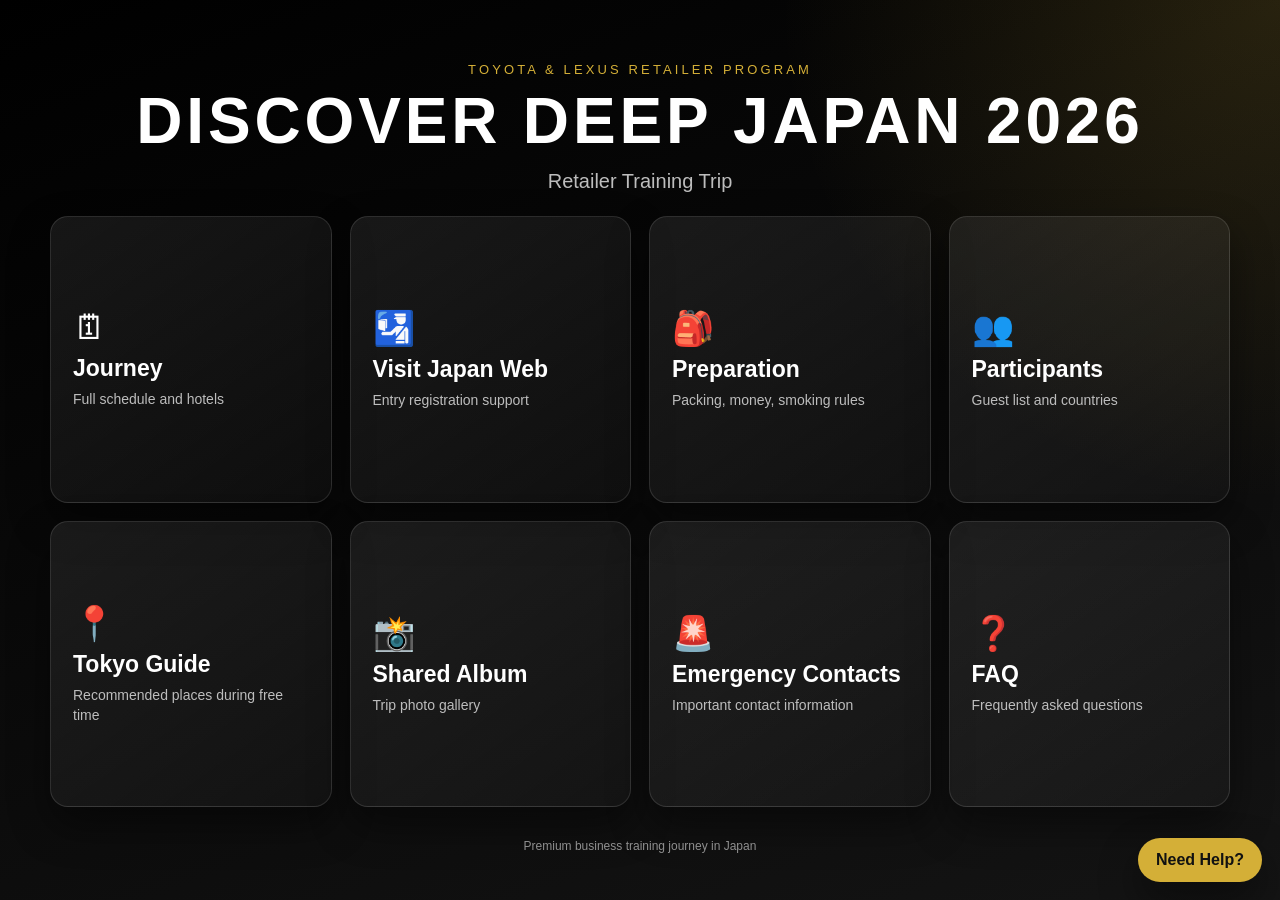
==== index.html @ 4b1b06d6 "Add files via upload" ====
<!DOCTYPE html>
<html lang="en">
<head>
  <meta charset="UTF-8">
  <meta name="viewport" content="width=device-width, initial-scale=1.0">
  <title>DISCOVER DEEP JAPAN 2026</title>
  <link rel="stylesheet" href="style.css">
</head>
<body>
  <!-- One-screen homepage: mobile event application style -->
  <main class="home-screen">
    <section class="hero" aria-labelledby="home-title">
      <p class="kicker">Toyota & Lexus Retailer Program</p>
      <h1 id="home-title">DISCOVER DEEP JAPAN 2026</h1>
      <p class="subtitle">Retailer Training Trip</p>
    </section>

    <!-- Navigation tiles: desktop 2 rows, mobile 2 columns -->
    <section class="tile-grid" aria-label="Main navigation">
      <a class="tile" href="journey.html"><span class="tile-icon">🗓</span><h2>Journey</h2><p>Full schedule and hotels</p></a>
      <a class="tile" href="visit-japan-web.html"><span class="tile-icon">🛂</span><h2>Visit Japan Web</h2><p>Entry registration support</p></a>
      <a class="tile" href="preparation.html"><span class="tile-icon">🎒</span><h2>Preparation</h2><p>Packing, money, smoking rules</p></a>
      <a class="tile" href="participants.html"><span class="tile-icon">👥</span><h2>Participants</h2><p>Guest list and countries</p></a>
      <a class="tile" href="tokyo-guide.html"><span class="tile-icon">📍</span><h2>Tokyo Guide</h2><p>Recommended places during free time</p></a>
      <a class="tile" href="shared-album.html"><span class="tile-icon">📸</span><h2>Shared Album</h2><p>Trip photo gallery</p></a>
      <a class="tile" href="emergency.html"><span class="tile-icon">🚨</span><h2>Emergency Contacts</h2><p>Important contact information</p></a>
      <a class="tile" href="faq.html"><span class="tile-icon">❓</span><h2>FAQ</h2><p>Frequently asked questions</p></a>
    </section>

    <p class="home-footer">Premium business training journey in Japan</p>
  </main>

  <!-- Floating Help button appears on every page -->
  <details class="help-widget">
    <summary>Need Help?</summary>
    <div class="help-panel">
      <h2>Need Help?</h2>
      <p><strong>Yuki Nagase</strong></p>
      <p>WhatsApp: +00 000 000 000</p>
      <p>Email: yuki.nagase@example.com</p>
      <p>Phone: +00 000 000 000</p>
    </div>
  </details>
</body>
</html>
---- style.css ----
/* =========================================================
   DISCOVER DEEP JAPAN 2026 - Main Style Sheet
   Clean HTML/CSS only. No external framework required.
   Color concept: premium black, white typography, gold accent.
   ========================================================= */

:root {
  --bg: #050505;
  --panel: #111111;
  --panel-soft: #171717;
  --text: #ffffff;
  --muted: #bdbdbd;
  --gold: #D4AF37;
  --gold-soft: rgba(212, 175, 55, 0.18);
  --line: rgba(255, 255, 255, 0.12);
  --shadow: 0 18px 40px rgba(0, 0, 0, 0.45);
  --radius: 18px;
}

* {
  box-sizing: border-box;
}

html,
body {
  margin: 0;
  min-height: 100%;
  background: var(--bg);
  color: var(--text);
  font-family: Arial, Helvetica, sans-serif;
}

body {
  background:
    radial-gradient(circle at top right, rgba(212, 175, 55, 0.16), transparent 32%),
    linear-gradient(160deg, #000000 0%, #090909 45%, #141414 100%);
}

a {
  color: inherit;
  text-decoration: none;
}

/* =========================================================
   Header and Navigation
   ========================================================= */

.site-header {
  display: flex;
  align-items: center;
  justify-content: space-between;
  gap: 16px;
  padding: 18px clamp(18px, 4vw, 52px);
  border-bottom: 1px solid var(--line);
  background: rgba(0, 0, 0, 0.72);
  backdrop-filter: blur(12px);
  position: sticky;
  top: 0;
  z-index: 10;
}

.brand {
  display: flex;
  align-items: center;
  gap: 12px;
  font-weight: 700;
  letter-spacing: 0.08em;
}

.brand-mark {
  width: 34px;
  height: 34px;
  border: 1px solid var(--gold);
  border-radius: 50%;
  display: grid;
  place-items: center;
  color: var(--gold);
  font-size: 18px;
}

.top-nav {
  display: flex;
  align-items: center;
  gap: 10px;
  font-size: 13px;
  color: var(--muted);
}

.top-nav a {
  padding: 8px 10px;
  border-radius: 999px;
}

.top-nav a:hover,
.top-nav a.active {
  color: var(--gold);
  background: var(--gold-soft);
}

/* =========================================================
   Homepage: one-screen event-app style layout
   ========================================================= */

.home-screen {
  min-height: 100dvh;
  height: 100dvh;
  overflow: hidden;
  display: flex;
  flex-direction: column;
  padding: clamp(14px, 3vw, 32px);
}

.hero {
  text-align: center;
  padding-top: clamp(10px, 3vh, 34px);
  padding-bottom: clamp(12px, 2vh, 22px);
}

.kicker {
  color: var(--gold);
  letter-spacing: 0.24em;
  text-transform: uppercase;
  font-size: clamp(11px, 1.5vw, 13px);
  margin: 0 0 10px;
}

.hero h1 {
  margin: 0;
  font-size: clamp(30px, 5vw, 64px);
  line-height: 0.95;
  letter-spacing: 0.06em;
}

.subtitle {
  margin: 12px 0 0;
  color: var(--muted);
  font-size: clamp(14px, 2vw, 20px);
}

.tile-grid {
  flex: 1;
  min-height: 0;
  display: grid;
  grid-template-columns: repeat(4, minmax(0, 1fr));
  grid-template-rows: repeat(2, minmax(0, 1fr));
  gap: clamp(10px, 1.7vw, 18px);
  max-width: 1180px;
  width: 100%;
  margin: 0 auto;
}

.tile {
  min-height: 0;
  background: linear-gradient(145deg, rgba(255,255,255,0.08), rgba(255,255,255,0.025));
  border: 1px solid var(--line);
  border-radius: var(--radius);
  padding: clamp(12px, 1.8vw, 22px);
  display: flex;
  flex-direction: column;
  justify-content: center;
  gap: 8px;
  box-shadow: var(--shadow);
  transition: transform 180ms ease, border-color 180ms ease, background 180ms ease;
}

.tile:hover,
.tile:focus {
  transform: translateY(-5px);
  border-color: var(--gold);
  background: linear-gradient(145deg, rgba(212, 175, 55, 0.18), rgba(255,255,255,0.045));
  outline: none;
}

.tile-icon {
  font-size: clamp(22px, 3vw, 34px);
}

.tile h2 {
  margin: 0;
  font-size: clamp(15px, 1.9vw, 23px);
}

.tile p {
  margin: 0;
  color: var(--muted);
  font-size: clamp(11px, 1.25vw, 14px);
  line-height: 1.4;
}

.home-footer {
  text-align: center;
  color: #8f8f8f;
  font-size: 12px;
  padding-top: clamp(10px, 1.8vh, 18px);
}

/* =========================================================
   General Pages
   ========================================================= */

.page-wrap {
  width: min(1120px, calc(100% - 32px));
  margin: 0 auto;
  padding: 38px 0 96px;
}

.page-title {
  padding: 28px;
  border: 1px solid var(--line);
  border-radius: 26px;
  background: linear-gradient(135deg, rgba(212,175,55,0.14), rgba(255,255,255,0.04));
  box-shadow: var(--shadow);
  margin-bottom: 22px;
}

.page-title h1 {
  margin: 0;
  font-size: clamp(30px, 4vw, 54px);
}

.page-title p {
  margin: 10px 0 0;
  color: var(--muted);
  font-size: 16px;
}

.content-grid {
  display: grid;
  grid-template-columns: repeat(2, minmax(0, 1fr));
  gap: 18px;
}

.card,
.section-card {
  background: rgba(255,255,255,0.055);
  border: 1px solid var(--line);
  border-radius: var(--radius);
  padding: 22px;
  box-shadow: var(--shadow);
}

.card h2,
.section-card h2 {
  margin-top: 0;
  color: var(--gold);
  font-size: 21px;
}

.card h3,
.section-card h3 {
  margin-bottom: 8px;
}

ul,
ol {
  color: var(--muted);
  line-height: 1.7;
  padding-left: 22px;
}

p {
  line-height: 1.7;
}

.table-wrap {
  overflow-x: auto;
  border-radius: 14px;
  border: 1px solid var(--line);
}

table {
  width: 100%;
  border-collapse: collapse;
  min-width: 640px;
}

th,
td {
  padding: 14px;
  border-bottom: 1px solid var(--line);
  text-align: left;
}

th {
  color: var(--gold);
  background: rgba(212,175,55,0.12);
}

.placeholder {
  min-height: 160px;
  display: grid;
  place-items: center;
  border: 1px dashed rgba(212,175,55,0.55);
  border-radius: 14px;
  color: var(--muted);
  background: rgba(212,175,55,0.07);
  text-align: center;
  padding: 18px;
}

.gallery-grid {
  display: grid;
  grid-template-columns: repeat(3, minmax(0, 1fr));
  gap: 14px;
}

.photo-box {
  aspect-ratio: 4 / 3;
  border-radius: 16px;
  border: 1px solid var(--line);
  background: linear-gradient(135deg, rgba(212,175,55,0.22), rgba(255,255,255,0.05));
  display: grid;
  place-items: center;
  color: var(--muted);
}

.button-link {
  display: inline-block;
  margin-top: 10px;
  padding: 12px 16px;
  border-radius: 999px;
  background: var(--gold);
  color: #111111;
  font-weight: 700;
}

/* FAQ and Help use HTML details/summary, no JavaScript needed. */
details {
  border: 1px solid var(--line);
  border-radius: 14px;
  padding: 16px;
  background: rgba(255,255,255,0.045);
  margin-bottom: 12px;
}

summary {
  cursor: pointer;
  color: var(--gold);
  font-weight: 700;
}

/* =========================================================
   Floating Help Button
   ========================================================= */

.help-widget {
  position: fixed;
  right: 18px;
  bottom: 18px;
  z-index: 30;
  width: min(320px, calc(100vw - 36px));
  padding: 0;
  border: none;
  background: transparent;
  margin: 0;
}

.help-widget summary {
  list-style: none;
  width: max-content;
  margin-left: auto;
  padding: 13px 18px;
  border-radius: 999px;
  background: var(--gold);
  color: #111111;
  box-shadow: var(--shadow);
}

.help-widget summary::-webkit-details-marker {
  display: none;
}

.help-panel {
  margin-top: 10px;
  padding: 18px;
  border: 1px solid var(--line);
  border-radius: var(--radius);
  background: rgba(5,5,5,0.96);
  box-shadow: var(--shadow);
}

.help-panel h2 {
  margin: 0 0 8px;
  color: var(--gold);
}

.help-panel p {
  margin: 6px 0;
  color: var(--muted);
}

/* =========================================================
   Responsive Design
   ========================================================= */

@media (max-width: 840px) {
  .top-nav {
    display: none;
  }

  .tile-grid {
    grid-template-columns: repeat(2, minmax(0, 1fr));
    grid-template-rows: repeat(4, minmax(0, 1fr));
  }

  .hero h1 {
    font-size: clamp(24px, 7vw, 38px);
  }

  .content-grid,
  .gallery-grid {
    grid-template-columns: 1fr;
  }
}

@media (max-height: 720px) {
  .home-screen {
    padding: 10px;
  }

  .hero {
    padding-top: 4px;
    padding-bottom: 8px;
  }

  .tile {
    padding: 10px;
    gap: 4px;
  }

  .tile p {
    font-size: 11px;
  }

  .home-footer {
    display: none;
  }
}
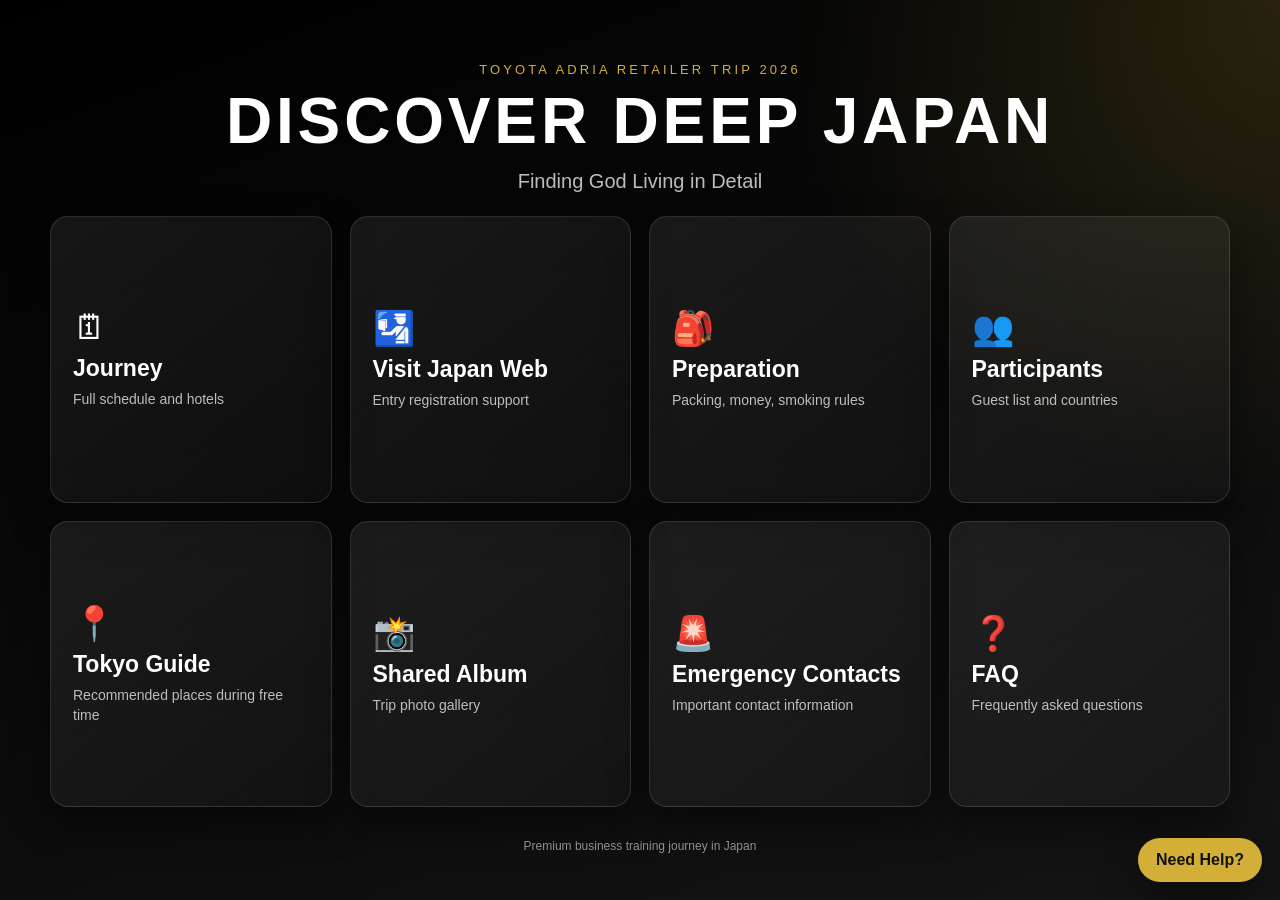
==== commit 95aa2a39: "Update index.html" ====
--- a/index.html
+++ b/index.html
@@ -10,9 +10,9 @@
   <!-- One-screen homepage: mobile event application style -->
   <main class="home-screen">
     <section class="hero" aria-labelledby="home-title">
-      <p class="kicker">Toyota & Lexus Retailer Program</p>
-      <h1 id="home-title">DISCOVER DEEP JAPAN 2026</h1>
-      <p class="subtitle">Retailer Training Trip</p>
+      <p class="kicker">Toyota Adria Retailer Trip 2026</p>
+      <h1 id="home-title">DISCOVER DEEP JAPAN</h1>
+      <p class="subtitle">Finding God Living in Detail</p>
     </section>
 
     <!-- Navigation tiles: desktop 2 rows, mobile 2 columns -->
@@ -36,9 +36,9 @@
     <div class="help-panel">
       <h2>Need Help?</h2>
       <p><strong>Yuki Nagase</strong></p>
-      <p>WhatsApp: +00 000 000 000</p>
-      <p>Email: yuki.nagase@example.com</p>
-      <p>Phone: +00 000 000 000</p>
+      <p>WhatsApp: +386 30 333 499</p>
+      <p>Email: yuki.nagase@toyota.si</p>
+      <p>Phone: +386 30 333 499</p>
     </div>
   </details>
 </body>
